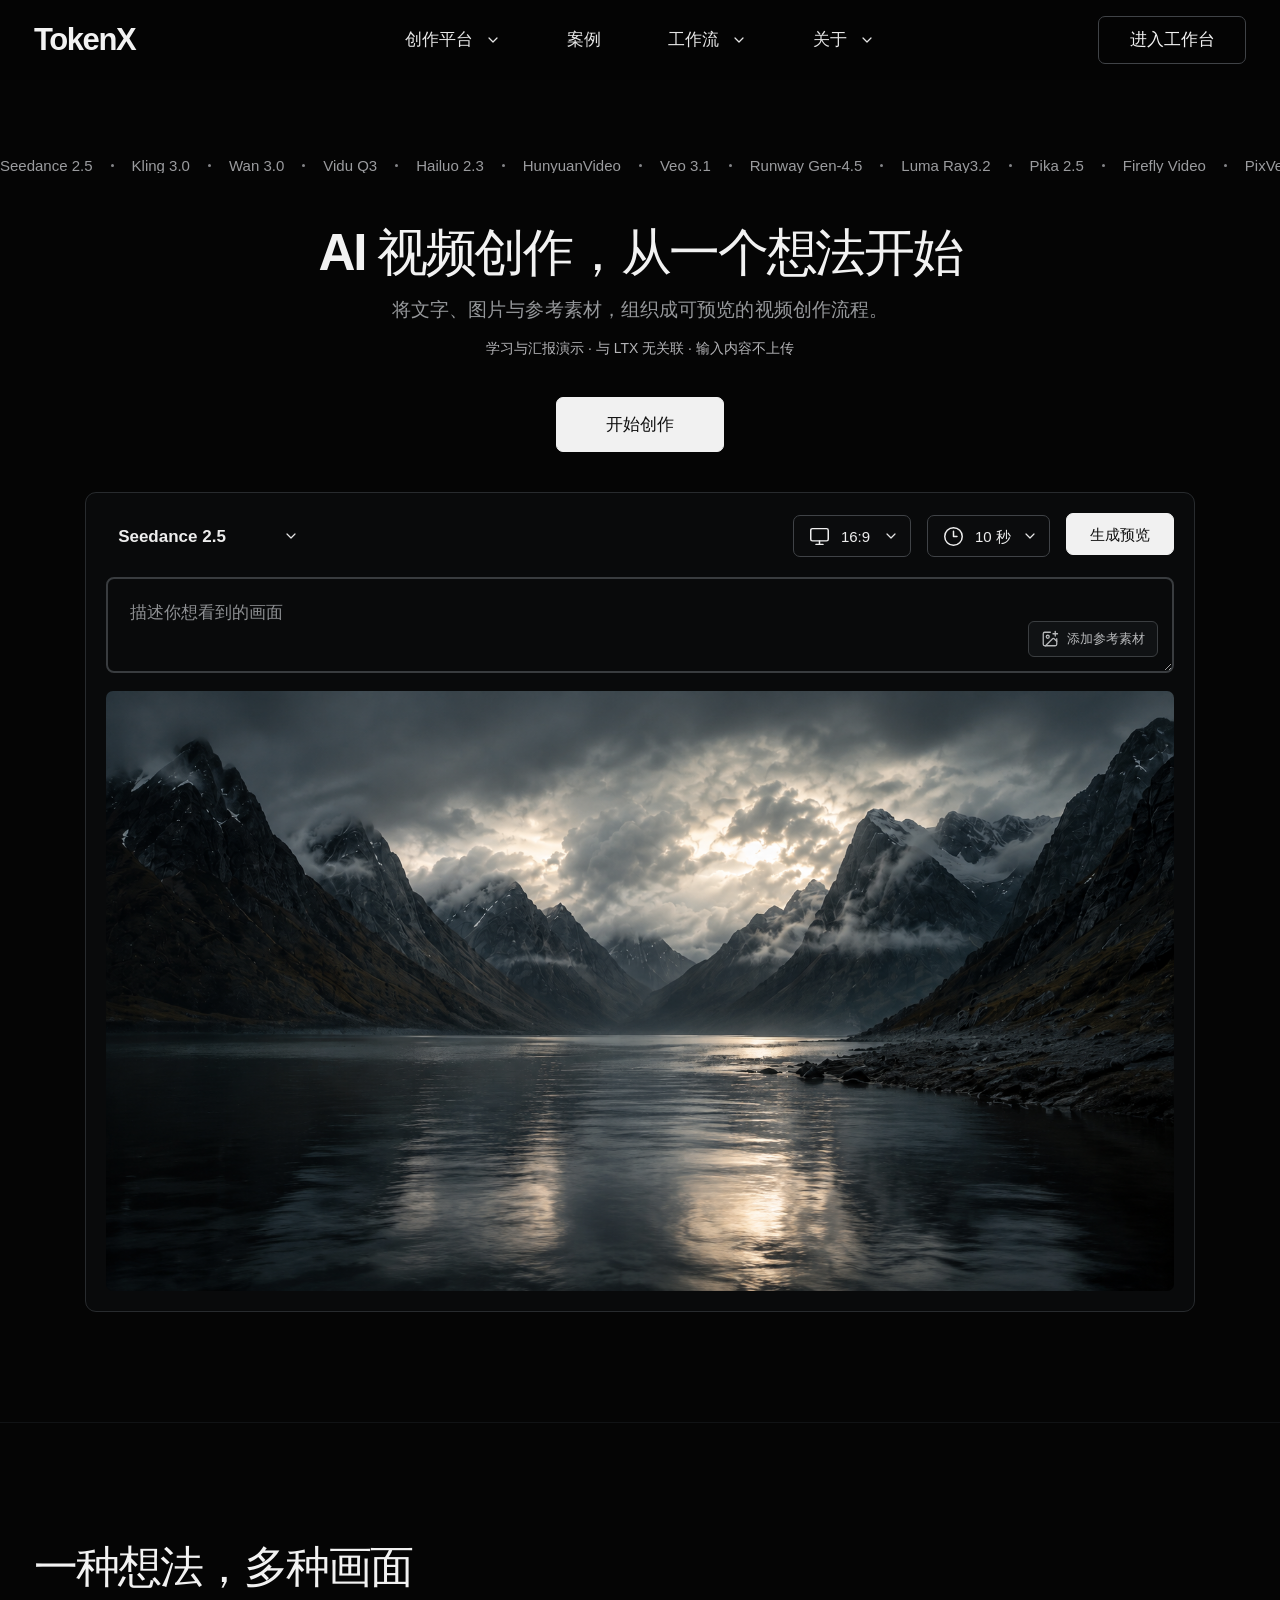
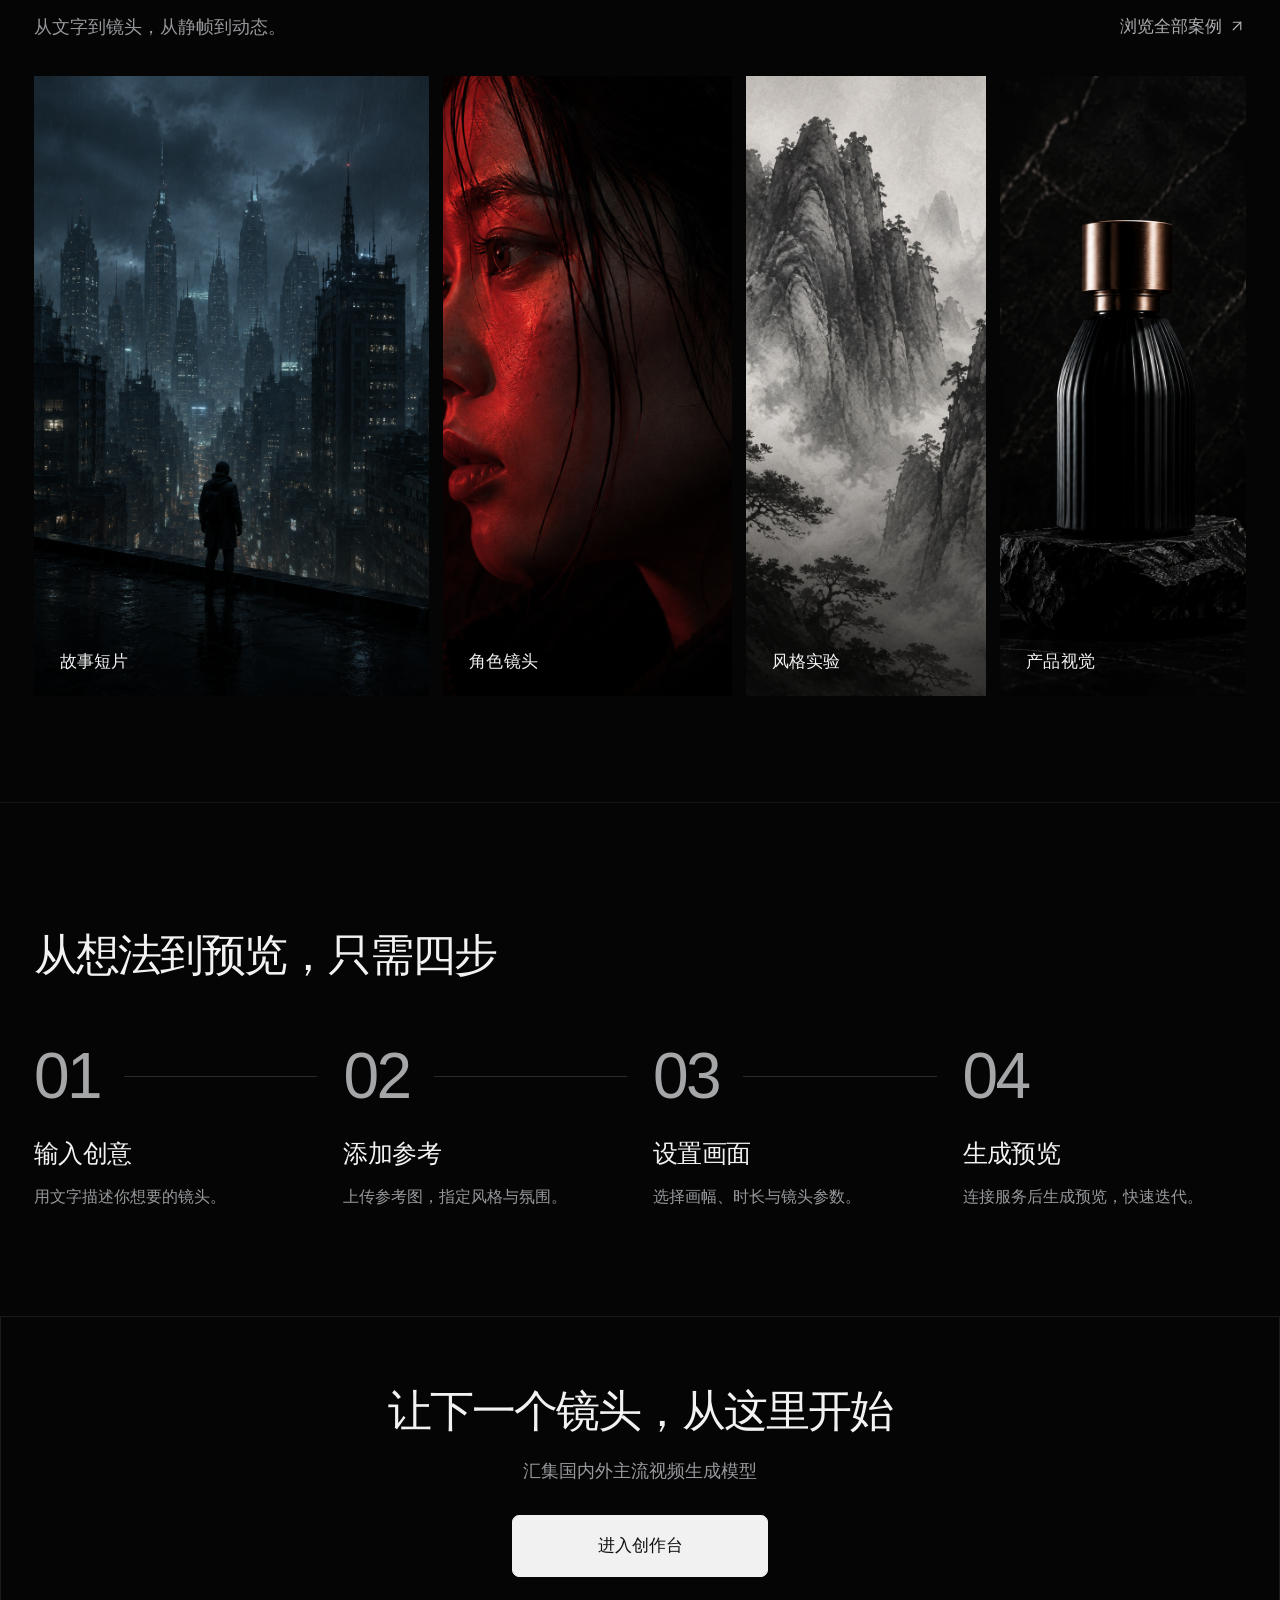
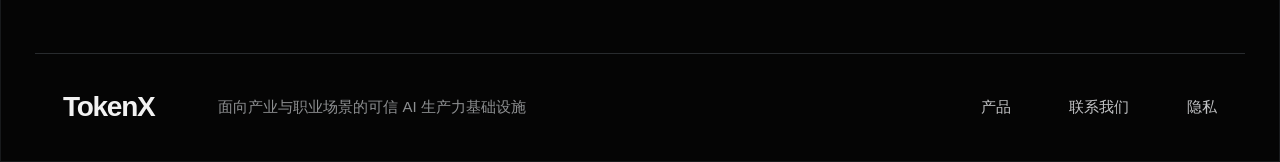
==== index.html @ a817c657 "Publish TokenX presentation demo" ====
<!doctype html>
<html lang="zh-CN">
  <head>
    <meta charset="UTF-8" />
    <meta name="viewport" content="width=device-width, initial-scale=1.0" />
    <meta name="theme-color" content="#080808" />
    <meta
      name="description"
      content="TokenX AI 视频创作演示，汇集国内外主流视频生成模型。"
    />
    <title>TokenX AI 视频创作</title>
    <script type="module" crossorigin src="/assets/index-DpOfDYph.js"></script>
    <link rel="stylesheet" crossorigin href="/assets/index-CAEcfR3_.css">
  </head>
  <body>
    <div id="root"></div>
  </body>
</html>
---- assets/index-CAEcfR3_.css ----
:root{color-scheme:dark;font-family:Inter,SF Pro Display,SF Pro Text,PingFang SC,Microsoft YaHei,sans-serif;font-synthesis:none;--bg: #050505;--surface: #090a0b;--text: #f2f2f2;--muted: #96989b;--muted-strong: #b8b9bb;--line: #282b2e;--line-strong: #404347;--light: #f1f1f1;--dark: #101010;--header-height: 80px;--page-gutter: clamp(28px, 2.65vw, 40px);background:var(--bg);color:var(--text)}*{box-sizing:border-box}html{scroll-behavior:smooth;background:var(--bg)}body{margin:0;min-width:320px;min-height:100vh;overflow-x:hidden;background:var(--bg);color:var(--text);-webkit-font-smoothing:antialiased;text-rendering:optimizeLegibility}body[data-menu-open=true]{overflow:hidden}button,select,textarea,input{font:inherit}button,a{-webkit-tap-highlight-color:transparent}button{color:inherit}a{color:inherit;text-decoration:none}img{display:block;max-width:100%}figure,h1,h2,h3,p{margin:0}.sr-only{position:absolute;width:1px;height:1px;padding:0;margin:-1px;overflow:hidden;clip:rect(0,0,0,0);white-space:nowrap;border:0}.site-shell{min-height:100vh;background:var(--bg)}.site-header{position:fixed;inset:0 0 auto;z-index:50;height:var(--header-height);display:grid;grid-template-columns:1fr auto 1fr;align-items:center;padding-inline:var(--page-gutter);border-bottom:1px solid transparent;background:#050505db;-webkit-backdrop-filter:blur(18px);backdrop-filter:blur(18px)}.wordmark{justify-self:start;font-size:31px;font-weight:720;line-height:1;letter-spacing:-.045em}.desktop-nav{display:flex;align-items:center;gap:clamp(48px,5.2vw,82px)}.desktop-nav a{display:inline-flex;align-items:center;gap:12px;font-size:17px;font-weight:480;line-height:1;color:#e7e7e7;transition:color .18s ease}.desktop-nav a:hover,.desktop-nav a:focus-visible{color:#fff}.header-cta{justify-self:end;display:inline-flex;align-items:center;justify-content:center;min-width:148px;height:48px;padding-inline:22px;border:1px solid var(--line-strong);border-radius:7px;font-size:17px;font-weight:500;transition:background-color .18s ease,color .18s ease,border-color .18s ease}.header-cta:hover,.header-cta:focus-visible{color:var(--dark);background:var(--light);border-color:var(--light)}.menu-toggle,.mobile-menu{display:none}.button{display:inline-flex;align-items:center;justify-content:center;border-radius:7px;border:1px solid transparent;cursor:pointer;font-size:17px;font-weight:600;line-height:1;transition:transform .16s ease,background-color .16s ease,color .16s ease}.button:hover{transform:translateY(-1px)}.button:active{transform:translateY(0)}.button-light{color:var(--dark);background:var(--light);border-color:var(--light)}.button-light:hover,.button-light:focus-visible{background:#fff}:focus-visible{outline:2px solid #fff;outline-offset:3px}.hero-section{min-height:1024px;padding:calc(var(--header-height) + 78px) var(--page-gutter) 110px;overflow:hidden}.model-rail{width:100vw;margin-left:calc(50% - 50vw);overflow:hidden;color:#9b9c9f;-webkit-user-select:none;user-select:none}.model-rail-track{display:flex;width:max-content;will-change:transform;animation:model-marquee 38s linear infinite}.model-rail:hover .model-rail-track{animation-play-state:paused}.model-rail-group{display:flex;align-items:center;flex:0 0 auto}.model-rail-item{display:inline-flex;align-items:center;gap:18px;flex:0 0 auto;padding-right:18px;font-size:15px;font-weight:430;line-height:1;white-space:nowrap}.model-rail-dot{width:3px;height:3px;border-radius:50%;background:#858689}@keyframes model-marquee{to{transform:translate(-50%)}}.hero-copy{max-width:900px;margin:49px auto 0;text-align:center}.hero-copy h1{font-size:clamp(40px,4vw,58px);font-weight:650;line-height:1.2;letter-spacing:-.045em}.mobile-title-break{display:none}.hero-copy p{margin-top:13px;color:var(--muted);font-size:clamp(17px,1.5vw,21px);font-weight:400;line-height:1.5;letter-spacing:.005em}.hero-copy .demo-disclaimer{margin-top:12px;padding:0 16px;color:#b5b5b8;font-size:14px;line-height:1.7;letter-spacing:0}.hero-button{min-width:168px;height:55px;margin-top:36px}.creator-panel{width:min(1332px,86.7vw);display:grid;grid-template-columns:minmax(0,1fr) auto;column-gap:16px;margin:40px auto 0;padding:20px;scroll-margin-top:calc(var(--header-height) + 18px);border:1px solid var(--line);border-radius:11px;background:var(--surface)}.creator-toolbar{grid-column:1;min-height:46px;display:flex;align-items:center;justify-content:space-between;gap:22px}.creator-settings{display:flex;align-items:center;gap:16px;margin-left:auto}.select-control{position:relative;display:inline-flex;align-items:center;min-width:0}.select-control select{width:100%;height:42px;-webkit-appearance:none;-moz-appearance:none;appearance:none;padding:0 38px 0 15px;border:1px solid var(--line-strong);border-radius:7px;color:#ededed;background:#0b0c0d;cursor:pointer;font-size:15px;font-weight:520;line-height:1}.select-control.model-select select{min-width:205px;border-color:transparent;padding-left:11px;background:transparent;font-size:17px;font-weight:620}.select-control select:hover,.select-control select:focus-visible{border-color:#707276}.select-control.model-select select:hover,.select-control.model-select select:focus-visible{border-color:var(--line-strong)}.select-chevron{position:absolute;right:12px;pointer-events:none;color:#e6e6e6}.select-with-icon{position:relative;display:flex;align-items:center}.select-with-icon>svg{position:absolute;left:16px;z-index:1;pointer-events:none;color:#efefef}.select-with-icon .select-control select{min-width:118px;padding-left:47px}.generate-button{grid-column:2;grid-row:1;height:42px;min-width:108px;padding-inline:18px;font-size:15px}.prompt-field{position:relative;grid-column:1 / -1;margin-top:18px;border:2px solid #393c3f;border-radius:8px;background:#090a0b;transition:border-color .16s ease}.prompt-field:focus-within{border-color:#686b70}.prompt-field textarea{display:block;width:100%;min-height:82px;resize:vertical;padding:21px 205px 18px 22px;border:0;outline:0;color:#f4f4f4;background:transparent;font-size:17px;font-weight:410;line-height:1.55}.prompt-field textarea::placeholder{color:#8e9093;opacity:1}.reference-button{position:absolute;right:14px;bottom:14px;display:inline-flex;align-items:center;gap:8px;height:36px;padding:0 12px;border:1px solid #3b3e41;border-radius:6px;color:var(--muted-strong);background:#101214;cursor:pointer;font-size:13px;font-weight:500;transition:color .16s ease,border-color .16s ease,background-color .16s ease}.reference-button:hover,.reference-button:focus-visible{color:#fff;border-color:#73767a;background:#161819}.demo-notice{grid-column:1 / -1;margin-top:14px;padding:12px 14px;border-left:2px solid #d9d9d9;color:#d7d7d7;background:#111315;font-size:14px;line-height:1.5}.preview-frame{position:relative;grid-column:1 / -1;width:100%;margin:18px auto 0;overflow:hidden;border-radius:7px;background:#090b0c}.preview-frame.ratio-16-9{aspect-ratio:16 / 9}.preview-frame.ratio-9-16{width:min(480px,100%);aspect-ratio:9 / 16}.preview-frame.ratio-1-1{width:min(760px,100%);aspect-ratio:1}.preview-frame img{width:100%;height:100%;object-fit:cover}.preview-frame figcaption{position:absolute;inset:auto 14px 14px;width:fit-content;max-width:calc(100% - 28px);overflow:hidden;padding:8px 11px;border:1px solid rgba(255,255,255,.22);border-radius:5px;color:#e7e7e7;background:#000000b8;font-size:12px;line-height:1;text-overflow:ellipsis;white-space:nowrap}.section-frame{padding-inline:var(--page-gutter);scroll-margin-top:var(--header-height)}.gallery-section{padding-top:118px;padding-bottom:106px;border-top:1px solid #111315}.section-heading-row{display:flex;align-items:flex-end;justify-content:space-between;gap:30px;margin-bottom:34px}.section-heading-row h2,.workflow-section>h2,.closing-copy h2{font-size:clamp(38px,3.45vw,52px);font-weight:630;line-height:1.2;letter-spacing:-.045em}.section-heading-row p{margin-top:20px;color:var(--muted);font-size:18px;line-height:1.55}.text-link{display:inline-flex;align-items:center;gap:6px;margin-bottom:7px;color:#adaeb1;font-size:17px;line-height:1;transition:color .16s ease}.text-link:hover,.text-link:focus-visible{color:#fff}.gallery-grid{display:grid;grid-template-columns:1.48fr 1.08fr .9fr .92fr;gap:14px;min-height:620px}.gallery-card{position:relative;min-width:0;min-height:620px;overflow:hidden;background:#101112}.gallery-card:after{content:"";position:absolute;top:54%;right:0;bottom:0;left:0;background:linear-gradient(to bottom,transparent,rgba(0,0,0,.72));pointer-events:none}.gallery-card img{width:100%;height:100%;object-fit:cover;transition:transform .7s cubic-bezier(.2,.7,.2,1)}.gallery-card:hover img{transform:scale(1.025)}.gallery-card figcaption{position:absolute;z-index:1;inset:auto 26px 26px;font-size:17px;font-weight:560;line-height:1;letter-spacing:.01em}.workflow-section{padding-top:126px;padding-bottom:105px;border-top:1px solid #121415}.workflow-list{display:grid;grid-template-columns:repeat(4,minmax(0,1fr));gap:26px;padding:0;margin:62px 0 0;list-style:none}.step-number-row{display:flex;align-items:center;gap:24px}.step-number-row>span:first-child{flex:0 0 auto;color:#a5a6a8;font-size:clamp(56px,5vw,76px);font-weight:360;line-height:1;letter-spacing:-.04em}.step-line{width:100%;height:1px;background:var(--line)}.workflow-list li:last-child .step-line{display:none}.workflow-list h3{margin-top:30px;font-size:25px;font-weight:560;line-height:1.25;letter-spacing:-.025em}.workflow-list p{max-width:270px;margin-top:15px;color:var(--muted);font-size:16px;line-height:1.65}.closing-section{padding:0 var(--page-gutter);border:1px solid #181a1c;scroll-margin-top:var(--header-height)}.closing-copy{padding:68px 24px 76px;text-align:center}.closing-copy p{margin-top:20px;color:var(--muted);font-size:18px;line-height:1.5}.closing-button{min-width:256px;height:62px;margin-top:30px}.site-footer{min-height:108px;display:flex;align-items:center;justify-content:space-between;gap:40px;padding:25px 28px;border-top:1px solid var(--line)}.footer-brand{display:flex;align-items:center;gap:64px}.footer-wordmark{font-size:28px}.footer-brand p{color:#8d8f91;font-size:15px;line-height:1.5}.footer-nav{display:flex;gap:58px;color:#c2c3c5;font-size:15px;white-space:nowrap}.footer-nav a{transition:color .16s ease}.footer-nav a:hover,.footer-nav a:focus-visible{color:#fff}@media(max-width:980px){:root{--page-gutter: 28px}.desktop-nav{gap:34px}.creator-toolbar{flex-wrap:wrap}.creator-settings{margin-left:auto}.gallery-grid{grid-template-columns:repeat(2,minmax(0,1fr));min-height:auto}.gallery-card{min-height:560px}.workflow-list{grid-template-columns:repeat(2,minmax(0,1fr));row-gap:64px}.workflow-list li:nth-child(2) .step-line,.workflow-list li:last-child .step-line{display:none}.footer-brand{gap:32px}.footer-nav{gap:28px}}@media(max-width:780px){:root{--header-height: 60px}.site-header{grid-template-columns:1fr auto;padding-inline:18px;border-bottom-color:#2d3033}html{scrollbar-width:none}html::-webkit-scrollbar{display:none}.wordmark{position:relative;z-index:2;font-size:25px}.desktop-nav,.header-cta{display:none}.menu-toggle{position:relative;z-index:2;display:inline-flex;align-items:center;justify-content:center;width:34px;height:34px;padding:0;border:1px solid #777a7e;border-radius:6px;color:#f0f0f0;background:#090a0b;cursor:pointer}.menu-toggle svg{width:20px;height:20px;stroke-width:1.7}.mobile-menu{position:fixed;inset:0 auto auto 0;width:100vw;min-height:100vh;min-height:100dvh;z-index:1;display:flex;flex-direction:column;justify-content:center;visibility:hidden;padding:calc(var(--header-height) + 46px) 24px 38px;background:#050505;opacity:0;transform:translateY(-10px);pointer-events:none;transition:opacity .18s ease,transform .18s ease,visibility .18s ease}.mobile-menu.is-open{visibility:visible;opacity:1;transform:translateY(0);pointer-events:auto}.mobile-menu nav{display:flex;flex-direction:column}.mobile-menu nav a{display:flex;align-items:center;justify-content:space-between;padding:20px 2px;border-bottom:1px solid var(--line);font-size:26px;font-weight:560;letter-spacing:-.03em}.mobile-menu-index{color:#747679;font-size:12px;font-weight:500;letter-spacing:.08em}.mobile-menu-cta{width:100%;height:54px;margin-top:34px}.hero-section{min-height:auto;padding:calc(var(--header-height) + 24px) 18px 78px}.model-rail{overflow-x:auto;overscroll-behavior-inline:contain;scrollbar-width:none;touch-action:pan-x}.model-rail::-webkit-scrollbar{display:none}.model-rail-track{animation:none;will-change:auto}.model-rail-group{padding-left:18px}.model-rail-group[aria-hidden=true]{display:none}.model-rail-item{font-size:14px}.hero-copy{margin-top:30px}.hero-copy h1{max-width:354px;margin-inline:auto;font-size:clamp(36px,10.8vw,42px);line-height:1.22}.mobile-title-break{display:block}.hero-copy p{max-width:340px;margin:10px auto 0;font-size:16px;line-height:1.7}.hero-button{width:100%;min-width:0;height:46px;margin-top:21px;font-size:16px}.creator-panel{width:100%;grid-template-columns:repeat(2,minmax(0,1fr));margin-top:22px;padding:13px;border-radius:9px}.creator-toolbar{display:contents}.select-control.model-select{grid-column:1 / -1;grid-row:1;justify-self:start;width:min(100%,200px)}.select-control.model-select select{width:100%;min-width:0;height:42px;border-color:var(--line-strong);padding-left:12px;background:#0b0d0e;font-size:15px}.creator-settings{display:contents}.ratio-control{grid-column:1;grid-row:2;margin-top:10px}.duration-control{grid-column:2;grid-row:2;margin-top:10px}.select-with-icon,.select-with-icon .select-control,.select-with-icon .select-control select{width:100%}.select-with-icon .select-control select{min-width:0;height:42px;padding-left:42px;padding-right:28px;font-size:15px}.select-with-icon>svg{left:12px;width:18px;height:18px}.generate-button{grid-column:1 / -1;grid-row:4;width:100%;height:42px;margin-top:8px;font-size:16px}.prompt-field{grid-column:1 / -1;grid-row:3;min-height:64px;margin-top:8px}.prompt-field textarea{min-height:60px;resize:none;padding:16px 52px 14px 14px;font-size:15px}.reference-button{right:9px;bottom:7px;width:34px;height:34px;justify-content:center;padding:0}.reference-button span{display:none}.demo-notice{grid-row:5;margin-top:12px;font-size:13px}.preview-frame{grid-row:6;margin-top:10px}.preview-frame.ratio-9-16{width:min(256px,100%)}.section-frame{padding-inline:18px}.gallery-section{padding-top:78px;padding-bottom:72px}.section-heading-row{align-items:flex-start;flex-direction:column;gap:22px;margin-bottom:28px}.section-heading-row h2,.workflow-section>h2,.closing-copy h2{font-size:clamp(34px,10.2vw,42px);line-height:1.2}.section-heading-row p{margin-top:13px;font-size:16px}.text-link{margin-bottom:0;font-size:15px}.gallery-grid{display:flex;gap:12px;width:calc(100% + 18px);overflow-x:auto;overscroll-behavior-inline:contain;padding-right:18px;scroll-snap-type:x mandatory;scrollbar-width:none}.gallery-grid::-webkit-scrollbar{display:none}.gallery-card{flex:0 0 82vw;min-height:480px;scroll-snap-align:start}.gallery-card figcaption{inset:auto 20px 20px;font-size:16px}.workflow-section{padding-top:78px;padding-bottom:76px}.workflow-list{grid-template-columns:1fr;gap:50px;margin-top:48px}.workflow-list li .step-line{display:block}.workflow-list li:last-child .step-line{display:none}.step-number-row>span:first-child{font-size:58px}.workflow-list h3{margin-top:22px;font-size:23px}.workflow-list p{margin-top:11px;font-size:15px}.closing-section{padding-inline:18px}.closing-copy{padding:60px 0 64px}.closing-copy p{max-width:290px;margin:17px auto 0;font-size:16px}.closing-button{width:100%;min-width:0;height:56px;margin-top:27px}.site-footer{align-items:flex-start;flex-direction:column;min-height:auto;padding:28px 0 34px}.footer-brand{align-items:flex-start;flex-direction:column;gap:18px}.footer-wordmark{font-size:26px}.footer-brand p{max-width:310px;font-size:14px}.footer-nav{width:100%;justify-content:space-between;gap:16px;font-size:14px}}@media(prefers-reduced-motion:reduce){html{scroll-behavior:auto}*,*:before,*:after{scroll-behavior:auto!important;animation-duration:.01ms!important;animation-iteration-count:1!important;transition-duration:.01ms!important}.model-rail{overflow-x:auto}}
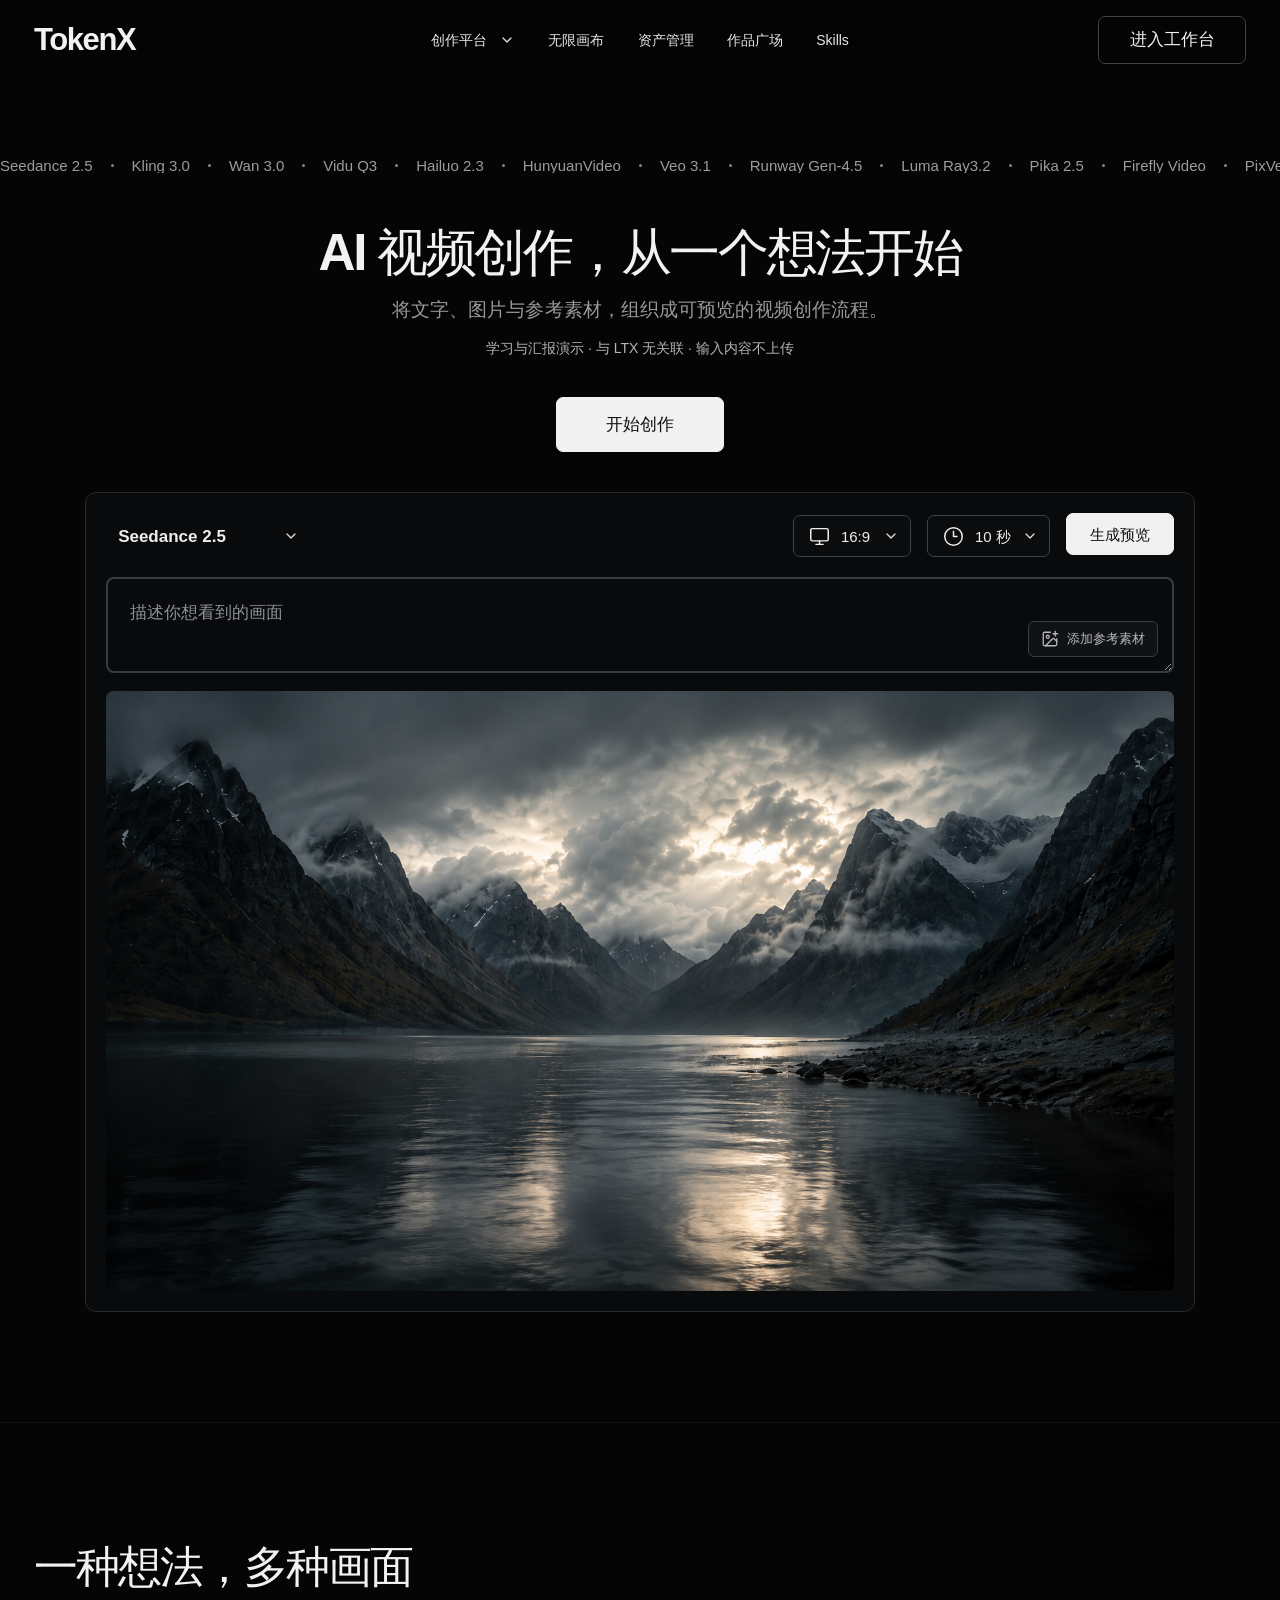
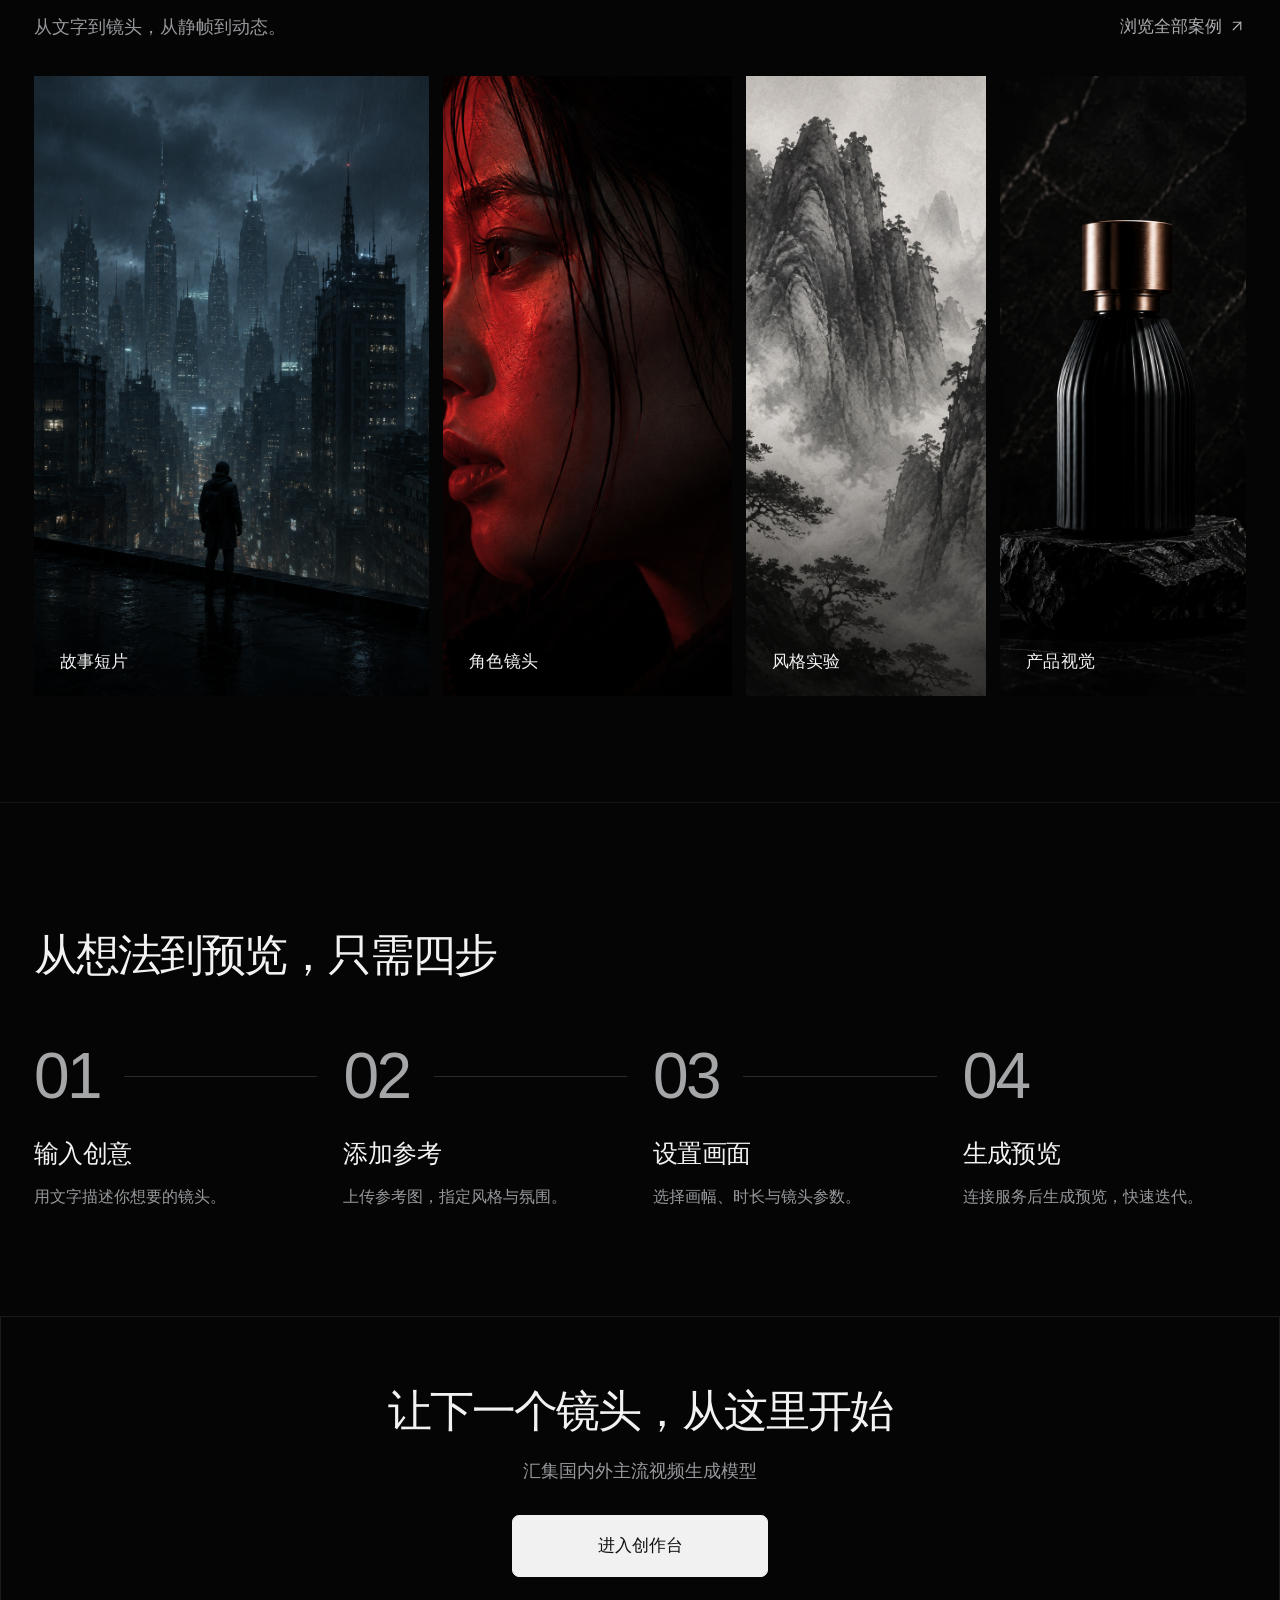
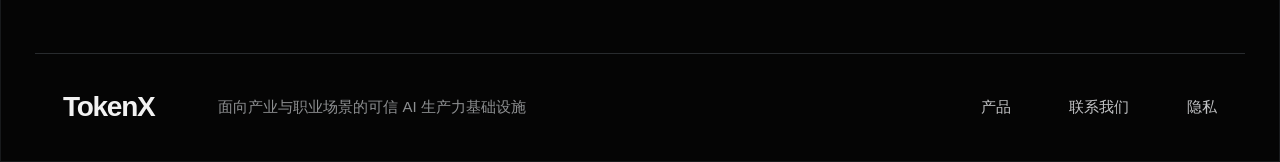
==== commit ab319b35: "Publish TokenX workspace views" ====
--- a/index.html
+++ b/index.html
@@ -2,6 +2,7 @@
 <html lang="zh-CN">
   <head>
     <meta charset="UTF-8" />
+    <link rel="icon" type="image/svg+xml" href="/favicon.svg" />
     <meta name="viewport" content="width=device-width, initial-scale=1.0" />
     <meta name="theme-color" content="#080808" />
     <meta
@@ -9,8 +10,8 @@
       content="TokenX AI 视频创作演示，汇集国内外主流视频生成模型。"
     />
     <title>TokenX AI 视频创作</title>
-    <script type="module" crossorigin src="/assets/index-DpOfDYph.js"></script>
-    <link rel="stylesheet" crossorigin href="/assets/index-CAEcfR3_.css">
+    <script type="module" crossorigin src="/assets/index-C7BktJEX.js"></script>
+    <link rel="stylesheet" crossorigin href="/assets/index-D2y1Eswt.css">
   </head>
   <body>
     <div id="root"></div>
--- a/assets/index-D2y1Eswt.css
+++ b/assets/index-D2y1Eswt.css
@@ -0,0 +1 @@
+:root{color-scheme:dark;font-family:Inter,SF Pro Display,SF Pro Text,PingFang SC,Microsoft YaHei,sans-serif;font-synthesis:none;--bg: #050505;--surface: #090a0b;--text: #f2f2f2;--muted: #96989b;--muted-strong: #b8b9bb;--line: #282b2e;--line-strong: #404347;--light: #f1f1f1;--dark: #101010;--header-height: 80px;--page-gutter: clamp(28px, 2.65vw, 40px);background:var(--bg);color:var(--text)}*{box-sizing:border-box}html{scroll-behavior:smooth;background:var(--bg)}body{margin:0;min-width:320px;min-height:100vh;overflow-x:hidden;background:var(--bg);color:var(--text);-webkit-font-smoothing:antialiased;text-rendering:optimizeLegibility}body[data-menu-open=true]{overflow:hidden}button,select,textarea,input{font:inherit}button,a{-webkit-tap-highlight-color:transparent}button{color:inherit}a{color:inherit;text-decoration:none}img{display:block;max-width:100%}figure,h1,h2,h3,p{margin:0}.sr-only{position:absolute;width:1px;height:1px;padding:0;margin:-1px;overflow:hidden;clip:rect(0,0,0,0);white-space:nowrap;border:0}.site-shell{min-height:100vh;background:var(--bg)}.site-header{position:fixed;inset:0 0 auto;z-index:50;height:var(--header-height);display:grid;grid-template-columns:1fr auto 1fr;align-items:center;padding-inline:var(--page-gutter);border-bottom:1px solid transparent;background:#050505db;-webkit-backdrop-filter:blur(18px);backdrop-filter:blur(18px)}.wordmark{justify-self:start;font-size:31px;font-weight:720;line-height:1;letter-spacing:-.045em}.desktop-nav{display:flex;align-items:center;gap:clamp(20px,2.6vw,42px)}.desktop-nav a{display:inline-flex;align-items:center;gap:12px;font-size:14px;font-weight:480;line-height:1;color:#e7e7e7;transition:color .18s ease}.desktop-nav a:hover,.desktop-nav a:focus-visible{color:#fff}.desktop-nav a.is-active{color:#fff}.desktop-nav a.is-active:after{content:"";width:4px;height:4px;margin-left:2px;border-radius:50%;background:#fff;box-shadow:0 0 12px #ffffffe6}.header-cta{justify-self:end;display:inline-flex;align-items:center;justify-content:center;min-width:148px;height:48px;padding-inline:22px;border:1px solid var(--line-strong);border-radius:7px;font-size:17px;font-weight:500;transition:background-color .18s ease,color .18s ease,border-color .18s ease}.header-cta:hover,.header-cta:focus-visible{color:var(--dark);background:var(--light);border-color:var(--light)}.menu-toggle,.mobile-menu{display:none}.button{display:inline-flex;align-items:center;justify-content:center;border-radius:7px;border:1px solid transparent;cursor:pointer;font-size:17px;font-weight:600;line-height:1;transition:transform .16s ease,background-color .16s ease,color .16s ease}.button:hover{transform:translateY(-1px)}.button:active{transform:translateY(0)}.button-light{color:var(--dark);background:var(--light);border-color:var(--light)}.button-light:hover,.button-light:focus-visible{background:#fff}.workspace-shell{min-height:100vh;display:grid;grid-template-columns:236px minmax(0,1fr);padding-top:var(--header-height);background:#08090a}.workspace-sidebar{position:fixed;inset:var(--header-height) auto 0 0;width:236px;display:flex;flex-direction:column;padding:28px 15px 18px;border-right:1px solid rgba(255,255,255,.08);background:#0b0c0dd1;-webkit-backdrop-filter:blur(24px) saturate(130%);backdrop-filter:blur(24px) saturate(130%)}.workspace-sidebar-label{padding:0 13px 18px;color:#6c7075;font-size:10px;font-weight:700;letter-spacing:.18em}.workspace-new,.workspace-nav button,.ghost-action,.primary-action,.canvas-tool,.canvas-zoom button,.view-toggle,.gallery-filters button,.filter-pills button{border:0;cursor:pointer}.workspace-new{display:flex;align-items:center;justify-content:center;gap:8px;width:100%;height:42px;margin-bottom:22px;border:1px solid #34383d;border-radius:8px;color:#f5f5f5;background:#ffffff0d;font-size:13px}.workspace-new:hover{background:#ffffff1a}.workspace-nav{display:grid;gap:5px}.workspace-nav button{display:flex;align-items:center;gap:11px;width:100%;height:43px;padding:0 12px;border-radius:8px;color:#92969b;background:transparent;font-size:14px;text-align:left}.workspace-nav button svg:last-child{margin-left:auto;opacity:.55}.workspace-nav button:hover{color:#fff;background:#ffffff0e}.workspace-nav button.is-active{color:#fff;background:linear-gradient(90deg,#ffffff1f,#ffffff0a);box-shadow:inset 2px 0 #fff}.workspace-sidebar-bottom{margin-top:auto;padding:14px 5px 0;border-top:1px solid rgba(255,255,255,.08)}.workspace-profile{display:flex;align-items:center;gap:10px;padding:9px;color:#e5e5e5}.workspace-profile strong,.workspace-profile small{display:block}.workspace-profile strong{font-size:12px;font-weight:600}.workspace-profile small{margin-top:4px;color:#72767b;font-size:11px}.profile-dot{display:grid;place-items:center;width:30px;height:30px;border-radius:50%;color:#101010;background:#eee;font-weight:700}.workspace-content{min-width:0;padding:45px clamp(28px,4vw,68px) 72px}.workspace-topbar{display:flex;align-items:flex-end;justify-content:space-between;gap:24px;max-width:1380px;margin:0 auto 30px}.workspace-breadcrumb{margin-bottom:12px;color:#6d7278;font-size:12px}.workspace-breadcrumb span{padding:0 7px;color:#42464a}.workspace-topbar h1{font-size:clamp(30px,3vw,42px);font-weight:650;letter-spacing:-.045em}.workspace-topbar p{margin-top:9px;color:#858a90;font-size:14px}.workspace-top-actions{display:flex;gap:9px;align-items:center}.primary-action,.ghost-action{display:inline-flex;align-items:center;gap:7px;height:38px;padding:0 14px;border-radius:7px;font-size:13px;font-weight:600}.primary-action{color:#0c0c0c;background:#f3f3f3}.primary-action:hover{background:#fff;transform:translateY(-1px)}.ghost-action{border:1px solid #35393e;color:#c9cbcf;background:#ffffff09}.ghost-action:hover{border-color:#696e74;background:#ffffff14}.canvas-toolbar{display:flex;justify-content:space-between;max-width:1380px;margin:0 auto 12px}.canvas-tool-group,.canvas-zoom{display:flex;gap:3px;padding:4px;border:1px solid #282c30;border-radius:8px;background:#ffffff09}.canvas-tool,.canvas-zoom button{display:inline-flex;align-items:center;gap:7px;height:29px;padding:0 9px;border-radius:5px;color:#858a90;background:transparent;font-size:12px}.canvas-tool:hover,.canvas-tool.active,.canvas-zoom button:hover{color:#fff;background:#ffffff1a}.canvas-zoom span{display:grid;place-items:center;min-width:48px;color:#a4a7ab;font-size:12px}.infinite-canvas{position:relative;height:min(68vh,670px);min-height:530px;max-width:1380px;margin:0 auto;overflow:hidden;border:1px solid #2c3035;border-radius:12px;background:#111315;box-shadow:0 22px 80px #00000059;isolation:isolate}.canvas-grid{position:absolute;top:-80px;right:-80px;bottom:-80px;left:-80px;opacity:.45;background-image:linear-gradient(rgba(255,255,255,.045) 1px,transparent 1px),linear-gradient(90deg,rgba(255,255,255,.045) 1px,transparent 1px);background-size:36px 36px;transform:scale(var(--canvas-zoom));transform-origin:center;transition:transform .25s ease}.infinite-canvas:after{content:"";position:absolute;top:0;right:0;bottom:0;left:0;pointer-events:none;background:radial-gradient(circle at 50% 45%,transparent 18%,rgba(5,6,7,.48) 100%);z-index:-1}.canvas-node{position:absolute;z-index:2;width:205px;padding:0;overflow:hidden;border:1px solid #3b4148;border-radius:9px;color:#fff;background:#16181aeb;box-shadow:0 18px 42px #0000004d;text-align:left;transform:translate(-50%,-50%);transition:transform .25s ease,border-color .25s ease,filter .25s ease,box-shadow .25s ease}.canvas-node:hover{transform:translate(-50%,-50%) scale(1.035);filter:brightness(1.12);border-color:#89919b}.canvas-node.is-selected{border-color:#f1f1f1;box-shadow:0 0 0 2px #ffffff24,0 20px 50px #0000006b}.canvas-node-image{height:112px;overflow:hidden;background:#202328}.canvas-node-image img{width:100%;height:100%;object-fit:cover;transition:transform .5s ease,filter .5s ease}.canvas-node:hover .canvas-node-image img{transform:scale(1.08);filter:saturate(1.12)}.canvas-node-copy{display:grid;gap:5px;padding:10px 12px 12px}.canvas-node-copy span{color:#858c94;font-size:10px}.canvas-node-copy strong{font-size:13px;font-weight:600}.canvas-add-node{position:absolute;left:50%;top:81%;z-index:2;display:flex;align-items:center;gap:8px;padding:12px 15px;border:1px dashed #4d545b;border-radius:8px;color:#a8adb2;background:#101214c7;font-size:12px;cursor:pointer;transform:translate(-50%)}.canvas-add-node:hover{border-color:#c6cbd0;color:#fff;background:#1e2124e6}.canvas-minimap{position:absolute;right:18px;bottom:18px;width:126px;height:75px;border:1px solid #3a3f45;border-radius:5px;background:#0f1112d4}.mini-box{position:absolute;display:block;width:24px;height:14px;border:1px solid #8e959e;opacity:.65}.mini-one{left:13px;top:15px}.mini-two{left:53px;top:38px}.mini-three{right:10px;top:12px}.asset-stats{display:grid;grid-template-columns:repeat(3,1fr) 1.65fr;max-width:1380px;margin:0 auto 25px;border:1px solid #282c30;border-radius:10px;background:#ffffff08}.asset-stats>div{min-height:86px;padding:18px 22px;border-right:1px solid #282c30}.asset-stats>div:last-child{border-right:0}.asset-stats span{display:block;color:#7e8389;font-size:12px}.asset-stats strong{display:block;margin-top:9px;font-size:23px;font-weight:600}.asset-stats em{color:#72777e;font-size:11px;font-style:normal;font-weight:400}.storage-bar{height:4px;margin-top:8px;border-radius:3px;background:#252a2e}.storage-bar i{display:block;width:24%;height:100%;border-radius:inherit;background:#eaeaea}.library-toolbar{display:flex;align-items:center;gap:14px;max-width:1380px;margin:0 auto 20px}.search-field{display:flex;align-items:center;gap:8px;width:260px;height:38px;padding:0 12px;border:1px solid #30353a;border-radius:7px;color:#777d84;background:#111315}.search-field input{width:100%;border:0;outline:0;color:#ddd;background:transparent;font-size:13px}.filter-pills{display:flex;gap:4px}.filter-pills button,.gallery-filters button{height:32px;padding:0 12px;border-radius:6px;color:#7e848a;background:transparent;font-size:12px}.filter-pills button.active,.gallery-filters button.active{color:#f2f2f2;background:#2a2e33}.view-toggle{display:grid;place-items:center;width:34px;height:34px;margin-left:auto;border:1px solid #30353a;border-radius:6px;color:#aeb2b6;background:transparent}.asset-grid{display:grid;grid-template-columns:repeat(5,minmax(0,1fr));gap:16px;max-width:1380px;margin:0 auto}.asset-card,.asset-upload-card{min-width:0;border:1px solid #292e33;border-radius:9px;background:#ffffff09;transition:transform .25s ease,border-color .25s ease,filter .25s ease}.asset-card:hover{transform:translateY(-4px) scale(1.012);border-color:#656c73;filter:brightness(1.1)}.asset-thumb{position:relative;height:156px;overflow:hidden;border-radius:8px 8px 0 0;background:#202327}.asset-thumb:after{content:"";position:absolute;top:0;right:0;bottom:0;left:0;background:linear-gradient(180deg,transparent 46%,rgba(0,0,0,.5));pointer-events:none}.asset-thumb img{width:100%;height:100%;object-fit:cover;transition:transform .5s ease}.asset-card:hover .asset-thumb img{transform:scale(1.08)}.asset-type{position:absolute;left:10px;bottom:9px;z-index:1;color:#e8e8e8;font-size:10px}.asset-thumb button{position:absolute;top:9px;right:9px;z-index:2;display:grid;place-items:center;width:26px;height:26px;border:0;border-radius:5px;color:#eee;background:#00000080;cursor:pointer}.asset-card-copy{display:grid;gap:5px;padding:12px}.asset-card-copy strong{overflow:hidden;font-size:13px;font-weight:550;text-overflow:ellipsis;white-space:nowrap}.asset-card-copy span{color:#777d84;font-size:11px}.asset-upload-card{display:grid;place-items:center;align-content:center;min-height:205px;gap:9px;color:#7c8288;border-style:dashed;cursor:pointer}.asset-upload-card:hover{color:#e8e8e8;border-color:#777;background:#ffffff0f}.asset-upload-card strong{color:#c8cacf;font-size:13px;font-weight:550}.asset-upload-card span{font-size:11px}.gallery-filters{display:flex;align-items:center;gap:7px;max-width:1380px;margin:0 auto 21px}.gallery-count{margin-left:auto;color:#6e747a;font-size:12px}.workspace-gallery-grid{display:grid;grid-template-columns:repeat(4,minmax(0,1fr));gap:18px;max-width:1380px;margin:0 auto}.workspace-project{min-width:0}.project-image{position:relative;height:250px;overflow:hidden;border:1px solid #30353a;border-radius:9px;background:#1a1c1e}.project-image:after{content:"";position:absolute;top:0;right:0;bottom:0;left:0;background:linear-gradient(180deg,transparent 50%,rgba(0,0,0,.55));pointer-events:none}.project-image img{width:100%;height:100%;object-fit:cover;transition:transform .55s cubic-bezier(.2,.8,.2,1),filter .55s ease}.workspace-project:hover .project-image img{transform:scale(1.08);filter:saturate(1.18) contrast(1.03)}.project-image>span{position:absolute;left:12px;bottom:12px;z-index:1;padding:4px 7px;border-radius:4px;color:#f1f1f1;background:#00000073;font-size:10px}.project-image>button{position:absolute;right:11px;top:11px;z-index:1;display:grid;place-items:center;width:29px;height:29px;border:1px solid rgba(255,255,255,.2);border-radius:5px;color:#fff;background:#0000005c;cursor:pointer;opacity:0;transition:opacity .2s ease}.workspace-project:hover .project-image>button{opacity:1}.project-copy{display:flex;align-items:center;justify-content:space-between;padding:12px 2px 0}.project-copy strong,.project-copy span,.project-copy small{display:block}.project-copy strong{font-size:14px;font-weight:600}.project-copy span{margin-top:5px;color:#777d84;font-size:11px}.project-copy small{color:#737980;font-size:10px}.skills-hero{display:flex;align-items:center;gap:14px;max-width:1380px;margin:0 auto 24px;padding:20px 23px;border:1px solid #33383e;border-radius:10px;background:linear-gradient(100deg,#675dc02e,#ffffff09)}.skills-hero-icon{display:grid;place-items:center;width:48px;height:48px;border:1px solid #635cac;border-radius:12px;color:#ddd9ff;background:#7a6edc3d}.skills-hero strong{font-size:15px}.skills-hero p{margin-top:5px;color:#858b92;font-size:12px}.skills-hero>span{margin-left:auto;color:#9890e5;font-size:12px}.skills-filters{margin-bottom:16px}.skills-grid{display:grid;grid-template-columns:repeat(2,minmax(0,1fr));gap:11px;max-width:1380px;margin:0 auto}.skill-card{display:grid;grid-template-columns:44px 1fr auto 16px;align-items:center;gap:13px;min-height:89px;padding:15px 17px;border:1px solid #2d3237;border-radius:9px;color:#ececee;background:#ffffff09;text-align:left;cursor:pointer;transition:transform .25s ease,border-color .25s ease,background .25s ease}.skill-card:hover{transform:translateY(-3px);border-color:#676e76;background:#ffffff14}.skill-icon{display:grid;place-items:center;width:40px;height:40px;border-radius:9px;color:#d7d2ff;background:#2e2a58;font-size:21px}.skill-card strong{font-size:13px;font-weight:600}.skill-card p{margin-top:5px;color:#7d838a;font-size:11px}.skill-category{padding:4px 7px;border-radius:4px;color:#9390c6;background:#655cb426;font-size:10px}.skill-card>svg{color:#676d74}.skills-note{display:flex;align-items:center;gap:8px;max-width:1380px;margin:23px auto 0;color:#70767c;font-size:11px}@keyframes workspace-reveal{0%{opacity:0;transform:translateY(16px) scale(.985);filter:blur(4px)}to{opacity:1;transform:translateY(0) scale(1);filter:blur(0)}}.workspace-project,.asset-card,.asset-upload-card,.skill-card{animation:workspace-reveal .65s cubic-bezier(.2,.75,.2,1) both;animation-timeline:view();animation-range:entry 0% cover 32%}.workspace-project:nth-child(2),.asset-card:nth-child(2),.skill-card:nth-child(2){animation-delay:80ms}.workspace-project:nth-child(3),.asset-card:nth-child(3),.skill-card:nth-child(3){animation-delay:.15s}.workspace-project:nth-child(4),.asset-card:nth-child(4),.skill-card:nth-child(4){animation-delay:.22s}@supports not (animation-timeline: view()){.workspace-project,.asset-card,.asset-upload-card,.skill-card{animation:workspace-reveal .65s cubic-bezier(.2,.75,.2,1) both}}:focus-visible{outline:2px solid #fff;outline-offset:3px}.hero-section{min-height:1024px;padding:calc(var(--header-height) + 78px) var(--page-gutter) 110px;overflow:hidden}.model-rail{width:100vw;margin-left:calc(50% - 50vw);overflow:hidden;color:#9b9c9f;-webkit-user-select:none;user-select:none}.model-rail-track{display:flex;width:max-content;will-change:transform;animation:model-marquee 38s linear infinite}.model-rail:hover .model-rail-track{animation-play-state:paused}.model-rail-group{display:flex;align-items:center;flex:0 0 auto}.model-rail-item{display:inline-flex;align-items:center;gap:18px;flex:0 0 auto;padding-right:18px;font-size:15px;font-weight:430;line-height:1;white-space:nowrap}.model-rail-dot{width:3px;height:3px;border-radius:50%;background:#858689}@keyframes model-marquee{to{transform:translate(-50%)}}.hero-copy{max-width:900px;margin:49px auto 0;text-align:center}.hero-copy h1{font-size:clamp(40px,4vw,58px);font-weight:650;line-height:1.2;letter-spacing:-.045em}.mobile-title-break{display:none}.hero-copy p{margin-top:13px;color:var(--muted);font-size:clamp(17px,1.5vw,21px);font-weight:400;line-height:1.5;letter-spacing:.005em}.hero-copy .demo-disclaimer{margin-top:12px;padding:0 16px;color:#b5b5b8;font-size:14px;line-height:1.7;letter-spacing:0}.hero-button{min-width:168px;height:55px;margin-top:36px}.creator-panel{width:min(1332px,86.7vw);display:grid;grid-template-columns:minmax(0,1fr) auto;column-gap:16px;margin:40px auto 0;padding:20px;scroll-margin-top:calc(var(--header-height) + 18px);border:1px solid var(--line);border-radius:11px;background:var(--surface)}.creator-toolbar{grid-column:1;min-height:46px;display:flex;align-items:center;justify-content:space-between;gap:22px}.creator-settings{display:flex;align-items:center;gap:16px;margin-left:auto}.select-control{position:relative;display:inline-flex;align-items:center;min-width:0}.select-control select{width:100%;height:42px;-webkit-appearance:none;-moz-appearance:none;appearance:none;padding:0 38px 0 15px;border:1px solid var(--line-strong);border-radius:7px;color:#ededed;background:#0b0c0d;cursor:pointer;font-size:15px;font-weight:520;line-height:1}.select-control.model-select select{min-width:205px;border-color:transparent;padding-left:11px;background:transparent;font-size:17px;font-weight:620}.select-control select:hover,.select-control select:focus-visible{border-color:#707276}.select-control.model-select select:hover,.select-control.model-select select:focus-visible{border-color:var(--line-strong)}.select-chevron{position:absolute;right:12px;pointer-events:none;color:#e6e6e6}.select-with-icon{position:relative;display:flex;align-items:center}.select-with-icon>svg{position:absolute;left:16px;z-index:1;pointer-events:none;color:#efefef}.select-with-icon .select-control select{min-width:118px;padding-left:47px}.generate-button{grid-column:2;grid-row:1;height:42px;min-width:108px;padding-inline:18px;font-size:15px}.prompt-field{position:relative;grid-column:1 / -1;margin-top:18px;border:2px solid #393c3f;border-radius:8px;background:#090a0b;transition:border-color .16s ease}.prompt-field:focus-within{border-color:#686b70}.prompt-field textarea{display:block;width:100%;min-height:82px;resize:vertical;padding:21px 205px 18px 22px;border:0;outline:0;color:#f4f4f4;background:transparent;font-size:17px;font-weight:410;line-height:1.55}.prompt-field textarea::placeholder{color:#8e9093;opacity:1}.reference-button{position:absolute;right:14px;bottom:14px;display:inline-flex;align-items:center;gap:8px;height:36px;padding:0 12px;border:1px solid #3b3e41;border-radius:6px;color:var(--muted-strong);background:#101214;cursor:pointer;font-size:13px;font-weight:500;transition:color .16s ease,border-color .16s ease,background-color .16s ease}.reference-button:hover,.reference-button:focus-visible{color:#fff;border-color:#73767a;background:#161819}.demo-notice{grid-column:1 / -1;margin-top:14px;padding:12px 14px;border-left:2px solid #d9d9d9;color:#d7d7d7;background:#111315;font-size:14px;line-height:1.5}.preview-frame{position:relative;grid-column:1 / -1;width:100%;margin:18px auto 0;overflow:hidden;border-radius:7px;background:#090b0c}.preview-frame.ratio-16-9{aspect-ratio:16 / 9}.preview-frame.ratio-9-16{width:min(480px,100%);aspect-ratio:9 / 16}.preview-frame.ratio-1-1{width:min(760px,100%);aspect-ratio:1}.preview-frame img{width:100%;height:100%;object-fit:cover}.preview-frame figcaption{position:absolute;inset:auto 14px 14px;width:fit-content;max-width:calc(100% - 28px);overflow:hidden;padding:8px 11px;border:1px solid rgba(255,255,255,.22);border-radius:5px;color:#e7e7e7;background:#000000b8;font-size:12px;line-height:1;text-overflow:ellipsis;white-space:nowrap}.section-frame{padding-inline:var(--page-gutter);scroll-margin-top:var(--header-height)}.gallery-section{padding-top:118px;padding-bottom:106px;border-top:1px solid #111315}.section-heading-row{display:flex;align-items:flex-end;justify-content:space-between;gap:30px;margin-bottom:34px}.section-heading-row h2,.workflow-section>h2,.closing-copy h2{font-size:clamp(38px,3.45vw,52px);font-weight:630;line-height:1.2;letter-spacing:-.045em}.section-heading-row p{margin-top:20px;color:var(--muted);font-size:18px;line-height:1.55}.text-link{display:inline-flex;align-items:center;gap:6px;margin-bottom:7px;color:#adaeb1;font-size:17px;line-height:1;transition:color .16s ease}.text-link:hover,.text-link:focus-visible{color:#fff}.gallery-grid{display:grid;grid-template-columns:1.48fr 1.08fr .9fr .92fr;gap:14px;min-height:620px}.gallery-card{position:relative;min-width:0;min-height:620px;overflow:hidden;background:#101112}.gallery-card:after{content:"";position:absolute;top:54%;right:0;bottom:0;left:0;background:linear-gradient(to bottom,transparent,rgba(0,0,0,.72));pointer-events:none}.gallery-card img{width:100%;height:100%;object-fit:cover;transition:transform .7s cubic-bezier(.2,.7,.2,1)}.gallery-card:hover img{transform:scale(1.025)}.gallery-card figcaption{position:absolute;z-index:1;inset:auto 26px 26px;font-size:17px;font-weight:560;line-height:1;letter-spacing:.01em}.workflow-section{padding-top:126px;padding-bottom:105px;border-top:1px solid #121415}.workflow-list{display:grid;grid-template-columns:repeat(4,minmax(0,1fr));gap:26px;padding:0;margin:62px 0 0;list-style:none}.step-number-row{display:flex;align-items:center;gap:24px}.step-number-row>span:first-child{flex:0 0 auto;color:#a5a6a8;font-size:clamp(56px,5vw,76px);font-weight:360;line-height:1;letter-spacing:-.04em}.step-line{width:100%;height:1px;background:var(--line)}.workflow-list li:last-child .step-line{display:none}.workflow-list h3{margin-top:30px;font-size:25px;font-weight:560;line-height:1.25;letter-spacing:-.025em}.workflow-list p{max-width:270px;margin-top:15px;color:var(--muted);font-size:16px;line-height:1.65}.closing-section{padding:0 var(--page-gutter);border:1px solid #181a1c;scroll-margin-top:var(--header-height)}.closing-copy{padding:68px 24px 76px;text-align:center}.closing-copy p{margin-top:20px;color:var(--muted);font-size:18px;line-height:1.5}.closing-button{min-width:256px;height:62px;margin-top:30px}.site-footer{min-height:108px;display:flex;align-items:center;justify-content:space-between;gap:40px;padding:25px 28px;border-top:1px solid var(--line)}.footer-brand{display:flex;align-items:center;gap:64px}.footer-wordmark{font-size:28px}.footer-brand p{color:#8d8f91;font-size:15px;line-height:1.5}.footer-nav{display:flex;gap:58px;color:#c2c3c5;font-size:15px;white-space:nowrap}.footer-nav a{transition:color .16s ease}.footer-nav a:hover,.footer-nav a:focus-visible{color:#fff}@media(max-width:980px){:root{--page-gutter: 28px}.desktop-nav{gap:34px}.creator-toolbar{flex-wrap:wrap}.creator-settings{margin-left:auto}.gallery-grid{grid-template-columns:repeat(2,minmax(0,1fr));min-height:auto}.gallery-card{min-height:560px}.workflow-list{grid-template-columns:repeat(2,minmax(0,1fr));row-gap:64px}.workflow-list li:nth-child(2) .step-line,.workflow-list li:last-child .step-line{display:none}.footer-brand{gap:32px}.footer-nav{gap:28px}}@media(max-width:780px){:root{--header-height: 60px}.site-header{grid-template-columns:1fr auto;padding-inline:18px;border-bottom-color:#2d3033}html{scrollbar-width:none}html::-webkit-scrollbar{display:none}.wordmark{position:relative;z-index:2;font-size:25px}.desktop-nav,.header-cta{display:none}.menu-toggle{position:relative;z-index:2;display:inline-flex;align-items:center;justify-content:center;width:34px;height:34px;padding:0;border:1px solid #777a7e;border-radius:6px;color:#f0f0f0;background:#090a0b;cursor:pointer}.menu-toggle svg{width:20px;height:20px;stroke-width:1.7}.mobile-menu{position:fixed;inset:0 auto auto 0;width:100vw;min-height:100vh;min-height:100dvh;z-index:1;display:flex;flex-direction:column;justify-content:center;visibility:hidden;padding:calc(var(--header-height) + 46px) 24px 38px;background:#050505;opacity:0;transform:translateY(-10px);pointer-events:none;transition:opacity .18s ease,transform .18s ease,visibility .18s ease}.mobile-menu.is-open{visibility:visible;opacity:1;transform:translateY(0);pointer-events:auto}.mobile-menu nav{display:flex;flex-direction:column}.mobile-menu nav a{display:flex;align-items:center;justify-content:space-between;padding:20px 2px;border-bottom:1px solid var(--line);font-size:26px;font-weight:560;letter-spacing:-.03em}.mobile-menu-index{color:#747679;font-size:12px;font-weight:500;letter-spacing:.08em}.mobile-menu-cta{width:100%;height:54px;margin-top:34px}.hero-section{min-height:auto;padding:calc(var(--header-height) + 24px) 18px 78px}.model-rail{overflow-x:auto;overscroll-behavior-inline:contain;scrollbar-width:none;touch-action:pan-x}.model-rail::-webkit-scrollbar{display:none}.model-rail-track{animation:none;will-change:auto}.model-rail-group{padding-left:18px}.model-rail-group[aria-hidden=true]{display:none}.model-rail-item{font-size:14px}.hero-copy{margin-top:30px}.hero-copy h1{max-width:354px;margin-inline:auto;font-size:clamp(36px,10.8vw,42px);line-height:1.22}.mobile-title-break{display:block}.hero-copy p{max-width:340px;margin:10px auto 0;font-size:16px;line-height:1.7}.hero-button{width:100%;min-width:0;height:46px;margin-top:21px;font-size:16px}.creator-panel{width:100%;grid-template-columns:repeat(2,minmax(0,1fr));margin-top:22px;padding:13px;border-radius:9px}.creator-toolbar{display:contents}.select-control.model-select{grid-column:1 / -1;grid-row:1;justify-self:start;width:min(100%,200px)}.select-control.model-select select{width:100%;min-width:0;height:42px;border-color:var(--line-strong);padding-left:12px;background:#0b0d0e;font-size:15px}.creator-settings{display:contents}.ratio-control{grid-column:1;grid-row:2;margin-top:10px}.duration-control{grid-column:2;grid-row:2;margin-top:10px}.select-with-icon,.select-with-icon .select-control,.select-with-icon .select-control select{width:100%}.select-with-icon .select-control select{min-width:0;height:42px;padding-left:42px;padding-right:28px;font-size:15px}.select-with-icon>svg{left:12px;width:18px;height:18px}.generate-button{grid-column:1 / -1;grid-row:4;width:100%;height:42px;margin-top:8px;font-size:16px}.prompt-field{grid-column:1 / -1;grid-row:3;min-height:64px;margin-top:8px}.prompt-field textarea{min-height:60px;resize:none;padding:16px 52px 14px 14px;font-size:15px}.reference-button{right:9px;bottom:7px;width:34px;height:34px;justify-content:center;padding:0}.reference-button span{display:none}.demo-notice{grid-row:5;margin-top:12px;font-size:13px}.preview-frame{grid-row:6;margin-top:10px}.preview-frame.ratio-9-16{width:min(256px,100%)}.section-frame{padding-inline:18px}.gallery-section{padding-top:78px;padding-bottom:72px}.section-heading-row{align-items:flex-start;flex-direction:column;gap:22px;margin-bottom:28px}.section-heading-row h2,.workflow-section>h2,.closing-copy h2{font-size:clamp(34px,10.2vw,42px);line-height:1.2}.section-heading-row p{margin-top:13px;font-size:16px}.text-link{margin-bottom:0;font-size:15px}.gallery-grid{display:flex;gap:12px;width:calc(100% + 18px);overflow-x:auto;overscroll-behavior-inline:contain;padding-right:18px;scroll-snap-type:x mandatory;scrollbar-width:none}.gallery-grid::-webkit-scrollbar{display:none}.gallery-card{flex:0 0 82vw;min-height:480px;scroll-snap-align:start}.gallery-card figcaption{inset:auto 20px 20px;font-size:16px}.workflow-section{padding-top:78px;padding-bottom:76px}.workflow-list{grid-template-columns:1fr;gap:50px;margin-top:48px}.workflow-list li .step-line{display:block}.workflow-list li:last-child .step-line{display:none}.step-number-row>span:first-child{font-size:58px}.workflow-list h3{margin-top:22px;font-size:23px}.workflow-list p{margin-top:11px;font-size:15px}.closing-section{padding-inline:18px}.closing-copy{padding:60px 0 64px}.closing-copy p{max-width:290px;margin:17px auto 0;font-size:16px}.closing-button{width:100%;min-width:0;height:56px;margin-top:27px}.site-footer{align-items:flex-start;flex-direction:column;min-height:auto;padding:28px 0 34px}.footer-brand{align-items:flex-start;flex-direction:column;gap:18px}.footer-wordmark{font-size:26px}.footer-brand p{max-width:310px;font-size:14px}.footer-nav{width:100%;justify-content:space-between;gap:16px;font-size:14px}}@media(prefers-reduced-motion:reduce){html{scroll-behavior:auto}*,*:before,*:after{scroll-behavior:auto!important;animation-duration:.01ms!important;animation-iteration-count:1!important;transition-duration:.01ms!important}.model-rail{overflow-x:auto}}
